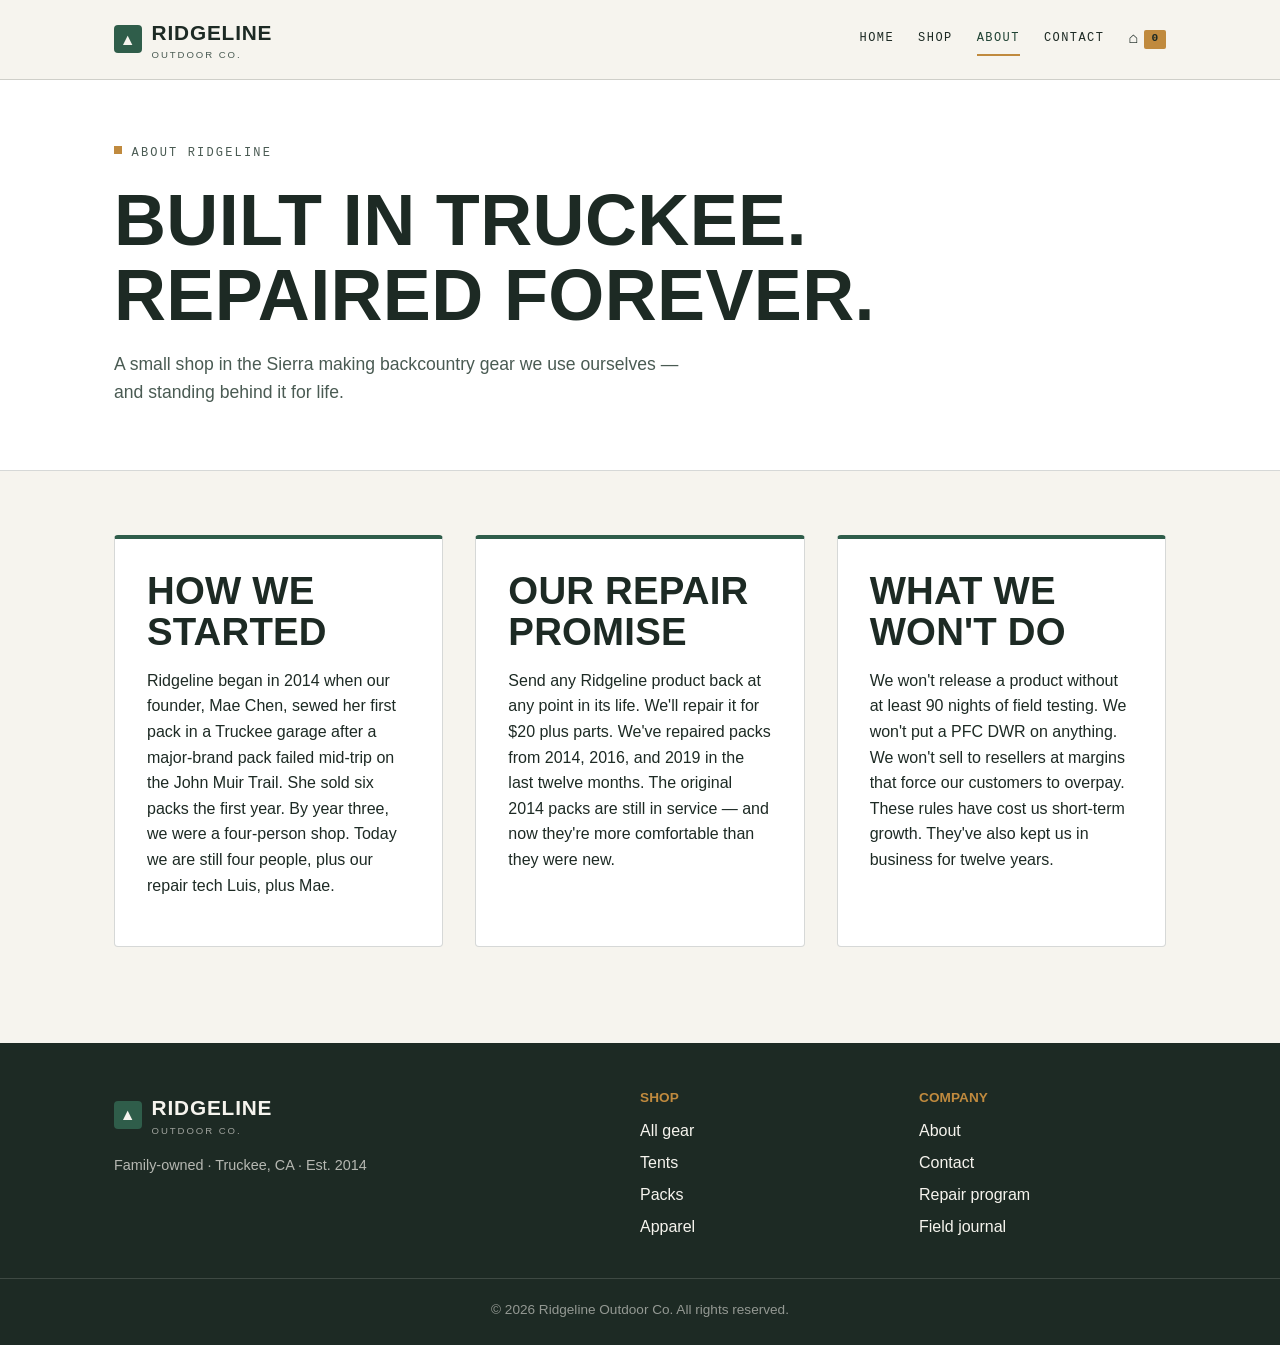
==== about.html @ eb793ab9 "Initial commit: Ridgeline Outdoor Co. (Touchstone 5 client site)" ====
<!DOCTYPE html>
<html lang="en">
<head>
    <meta charset="UTF-8">
    <meta name="viewport" content="width=device-width, initial-scale=1.0">
    <title>About · Ridgeline Outdoor Co.</title>
    <link rel="stylesheet" href="styles.css">
</head>
<body>
    <a class="skip-link" href="#main">Skip to main content</a>

    <header class="site-header" role="banner">
        <div class="container header-inner">
            <a class="brand" href="index.html" aria-label="Ridgeline Outdoor Co. home">
                <span class="brand-mark" aria-hidden="true">▲</span>
                <span class="brand-text">Ridgeline<span class="brand-sub">Outdoor Co.</span></span>
            </a>
            <button class="nav-toggle" id="nav-toggle" aria-label="Toggle navigation" aria-expanded="false" aria-controls="primary-nav">
                <span></span><span></span><span></span>
            </button>
            <nav class="primary-nav" id="primary-nav" aria-label="Primary">
                <a href="index.html" class="nav-link">Home</a>
                <a href="shop.html" class="nav-link">Shop</a>
                <a href="about.html" class="nav-link is-current">About</a>
                <a href="contact.html" class="nav-link">Contact</a>
                <a href="#cart" class="nav-cart" aria-label="Cart, 0 items">
                    <span class="cart-icon" aria-hidden="true">⌂</span>
                    <span class="cart-count" id="cart-count">0</span>
                </a>
            </nav>
        </div>
    </header>

    <main id="main">
        <section class="page-header">
            <div class="container">
                <p class="kicker">About Ridgeline</p>
                <h1>Built in Truckee. Repaired forever.</h1>
                <p class="page-lede">A small shop in the Sierra making backcountry gear we use ourselves — and standing behind it for life.</p>
            </div>
        </section>

        <section class="about">
            <div class="container about-grid">
                <div class="about-block">
                    <h2>How we started</h2>
                    <p>Ridgeline began in 2014 when our founder, Mae Chen, sewed her first pack in a Truckee garage after a major-brand pack failed mid-trip on the John Muir Trail. She sold six packs the first year. By year three, we were a four-person shop. Today we are still four people, plus our repair tech Luis, plus Mae.</p>
                </div>
                <div class="about-block">
                    <h2>Our repair promise</h2>
                    <p>Send any Ridgeline product back at any point in its life. We'll repair it for $20 plus parts. We've repaired packs from 2014, 2016, and 2019 in the last twelve months. The original 2014 packs are still in service — and now they're more comfortable than they were new.</p>
                </div>
                <div class="about-block">
                    <h2>What we won't do</h2>
                    <p>We won't release a product without at least 90 nights of field testing. We won't put a PFC DWR on anything. We won't sell to resellers at margins that force our customers to overpay. These rules have cost us short-term growth. They've also kept us in business for twelve years.</p>
                </div>
            </div>
        </section>
    </main>

    <footer class="site-footer" role="contentinfo">
        <div class="container footer-grid">
            <div>
                <p class="brand brand-footer"><span class="brand-mark" aria-hidden="true">▲</span><span class="brand-text">Ridgeline<span class="brand-sub">Outdoor Co.</span></span></p>
                <p class="footer-note">Family-owned · Truckee, CA · Est. 2014</p>
            </div>
            <nav aria-label="Footer">
                <h3>Shop</h3>
                <ul>
                    <li><a href="shop.html">All gear</a></li>
                    <li><a href="shop.html?category=tents">Tents</a></li>
                    <li><a href="shop.html?category=packs">Packs</a></li>
                    <li><a href="shop.html?category=apparel">Apparel</a></li>
                </ul>
            </nav>
            <nav aria-label="Company">
                <h3>Company</h3>
                <ul>
                    <li><a href="about.html">About</a></li>
                    <li><a href="contact.html">Contact</a></li>
                    <li><a href="#">Repair program</a></li>
                    <li><a href="#">Field journal</a></li>
                </ul>
            </nav>
        </div>
        <p class="footer-legal">© 2026 Ridgeline Outdoor Co. All rights reserved.</p>
    </footer>

    <script src="main.js" defer></script>
</body>
</html>
---- styles.css ----
/* Ridgeline Outdoor Co. — stylesheet */

:root {
    --bg: #f6f4ee;
    --paper: #ffffff;
    --ink: #1d2a24;
    --ink-soft: #4a5b53;
    --line: rgba(29, 42, 36, 0.18);
    --pine: #2f5d4a;
    --pine-dark: #1f4233;
    --amber: #c08a3e;
    --rust: #a4523a;
    --shadow: 0 8px 24px rgba(29, 42, 36, 0.08);
    --radius: 4px;
    --max: 1100px;
    --font-display: "Big Shoulders Display", "Arial Narrow", sans-serif;
    --font-body: "Instrument Sans", -apple-system, BlinkMacSystemFont, "Segoe UI", sans-serif;
    --font-mono: ui-monospace, "SF Mono", Menlo, monospace;
}

* { box-sizing: border-box; }

html { scroll-behavior: smooth; }

body {
    margin: 0;
    font-family: var(--font-body);
    color: var(--ink);
    background: var(--bg);
    line-height: 1.6;
    -webkit-font-smoothing: antialiased;
}

.container {
    max-width: var(--max);
    margin: 0 auto;
    padding: 0 1.5rem;
}

h1, h2, h3 {
    font-family: var(--font-display);
    font-weight: 800;
    line-height: 1.05;
    letter-spacing: 0.005em;
    text-transform: uppercase;
    margin: 0 0 1rem;
}

h1 { font-size: clamp(2.6rem, 6vw, 4.5rem); }
h2 { font-size: clamp(1.8rem, 3vw, 2.6rem); }
h3 { font-size: 1.2rem; }

p { margin: 0 0 1rem; }

a { color: var(--pine); text-decoration: underline; text-underline-offset: 3px; }
a:hover { color: var(--pine-dark); }

.skip-link {
    position: absolute;
    top: -100px;
    left: 0;
    background: var(--ink);
    color: var(--bg);
    padding: 0.75rem 1rem;
    z-index: 999;
}
.skip-link:focus { top: 0; }

.visually-hidden {
    position: absolute;
    width: 1px; height: 1px;
    padding: 0; margin: -1px;
    overflow: hidden;
    clip: rect(0,0,0,0);
    border: 0;
}

/* Header */
.site-header {
    background: var(--bg);
    border-bottom: 1px solid var(--line);
    position: sticky;
    top: 0;
    z-index: 50;
}
.header-inner {
    display: flex;
    align-items: center;
    gap: 2rem;
    padding-top: 1rem;
    padding-bottom: 1rem;
}
.brand {
    display: inline-flex;
    align-items: center;
    gap: 0.6rem;
    text-decoration: none;
    color: var(--ink);
    font-family: var(--font-display);
    font-weight: 800;
    font-size: 1.3rem;
    text-transform: uppercase;
    letter-spacing: 0.04em;
}
.brand-mark {
    width: 28px; height: 28px;
    display: inline-grid; place-items: center;
    background: var(--pine);
    color: var(--bg);
    font-size: 1rem;
    border-radius: var(--radius);
}
.brand-sub {
    display: block;
    font-size: 0.6rem;
    font-weight: 500;
    color: var(--ink-soft);
    letter-spacing: 0.2em;
    margin-top: -2px;
}
.brand-text { display: flex; flex-direction: column; }

.primary-nav {
    margin-left: auto;
    display: flex;
    align-items: center;
    gap: 1.5rem;
}
.nav-link {
    text-decoration: none;
    color: var(--ink);
    font-family: var(--font-mono);
    font-size: 0.75rem;
    letter-spacing: 0.12em;
    text-transform: uppercase;
    padding: 0.4rem 0;
    border-bottom: 2px solid transparent;
}
.nav-link:hover { color: var(--pine); border-bottom-color: var(--pine); }
.nav-link.is-current { border-bottom-color: var(--amber); color: var(--pine-dark); }
.nav-cart {
    display: inline-flex; align-items: center; gap: 0.35rem;
    text-decoration: none;
    color: var(--ink);
    font-family: var(--font-mono);
    font-size: 0.8rem;
}
.cart-icon { font-size: 1rem; }
.cart-count {
    background: var(--amber);
    color: var(--ink);
    padding: 0.05rem 0.4rem;
    border-radius: 2px;
    font-weight: 600;
    font-size: 0.7rem;
    min-width: 1.4rem; text-align: center;
}

.nav-toggle {
    display: none;
    background: none;
    border: 0;
    cursor: pointer;
    padding: 0.5rem;
    flex-direction: column;
    gap: 4px;
}
.nav-toggle span {
    display: block; width: 22px; height: 2px;
    background: var(--ink);
}

/* Hero */
.hero {
    padding: 4rem 0 5rem;
    background:
        linear-gradient(180deg, var(--bg) 0%, var(--paper) 100%);
    border-bottom: 1px solid var(--line);
}
.hero-grid {
    display: grid;
    grid-template-columns: minmax(0, 1fr) 320px;
    gap: 3rem;
    align-items: center;
}
.kicker {
    font-family: var(--font-mono);
    font-size: 0.75rem;
    letter-spacing: 0.18em;
    text-transform: uppercase;
    color: var(--ink-soft);
    margin-bottom: 1.25rem;
}
.kicker::before {
    content: '';
    display: inline-block;
    width: 8px; height: 8px;
    background: var(--amber);
    margin-right: 0.6rem;
    vertical-align: 2px;
}
.hero-lede {
    font-size: 1.15rem;
    color: var(--ink-soft);
    max-width: 50ch;
    margin-bottom: 2rem;
}
.accent { color: var(--pine); }
.hero-actions {
    display: flex; gap: 0.8rem; flex-wrap: wrap;
}
.hero-card {
    background: var(--ink);
    color: var(--bg);
    padding: 2rem 1.75rem;
    border-radius: var(--radius);
    box-shadow: var(--shadow);
}
.card-eyebrow {
    font-family: var(--font-mono);
    font-size: 0.7rem;
    letter-spacing: 0.18em;
    text-transform: uppercase;
    color: var(--amber);
    margin-bottom: 1rem;
}
.card-stat { font-family: var(--font-display); font-size: 2.6rem; line-height: 1; margin-bottom: 0.5rem; }
.stat-num { color: var(--amber); }
.card-detail { font-size: 0.95rem; color: rgba(246, 244, 238, 0.78); }

/* Buttons */
.btn {
    display: inline-flex; align-items: center;
    padding: 0.85rem 1.4rem;
    font-family: var(--font-mono);
    font-size: 0.8rem;
    letter-spacing: 0.12em;
    text-transform: uppercase;
    text-decoration: none;
    border: 1.5px solid var(--ink);
    border-radius: var(--radius);
    cursor: pointer;
    transition: background 0.15s, color 0.15s;
}
.btn-primary {
    background: var(--pine);
    color: var(--bg);
    border-color: var(--pine);
}
.btn-primary:hover { background: var(--pine-dark); border-color: var(--pine-dark); color: var(--bg); }
.btn-ghost { background: transparent; color: var(--ink); }
.btn-ghost:hover { background: var(--ink); color: var(--bg); }

/* Section base */
section { padding: 4rem 0; }
.section-title { max-width: 22ch; margin-bottom: 2rem; }

/* Features */
.features { background: var(--paper); border-bottom: 1px solid var(--line); }
.feature-grid {
    list-style: none;
    padding: 0; margin: 0;
    display: grid;
    grid-template-columns: repeat(auto-fit, minmax(260px, 1fr));
    gap: 1.5rem;
}
.feature {
    background: var(--bg);
    padding: 2rem 1.5rem;
    border: 1px solid var(--line);
    border-left: 4px solid var(--pine);
    border-radius: var(--radius);
}
.feature-icon {
    display: inline-grid; place-items: center;
    width: 40px; height: 40px;
    background: var(--pine);
    color: var(--bg);
    font-size: 1.2rem;
    margin-bottom: 1rem;
}
.feature h3 { margin-bottom: 0.6rem; }

/* Product grid */
.featured { background: var(--bg); }
.product-grid {
    display: grid;
    grid-template-columns: repeat(auto-fill, minmax(260px, 1fr));
    gap: 1.25rem;
}
.product {
    background: var(--paper);
    border: 1px solid var(--line);
    border-radius: var(--radius);
    overflow: hidden;
    display: flex; flex-direction: column;
    transition: transform 0.15s, box-shadow 0.15s;
}
.product:hover { transform: translateY(-2px); box-shadow: var(--shadow); }
.product-art {
    background: var(--pine);
    color: var(--bg);
    aspect-ratio: 4/3;
    display: grid; place-items: center;
    font-family: var(--font-display);
    font-size: 3rem;
    letter-spacing: 0.05em;
}
.product-art[data-cat="tents"] { background: var(--pine); }
.product-art[data-cat="packs"] { background: var(--rust); }
.product-art[data-cat="apparel"] { background: var(--amber); color: var(--ink); }
.product-body { padding: 1rem 1.1rem 1.2rem; display: flex; flex-direction: column; gap: 0.4rem; }
.product-cat {
    font-family: var(--font-mono);
    font-size: 0.65rem;
    letter-spacing: 0.16em;
    text-transform: uppercase;
    color: var(--ink-soft);
}
.product-title { font-family: var(--font-display); font-size: 1.3rem; text-transform: uppercase; margin: 0; }
.product-meta { display: flex; justify-content: space-between; font-family: var(--font-mono); font-size: 0.78rem; color: var(--ink-soft); }
.product-price { font-weight: 600; color: var(--ink); }
.product-cta {
    margin-top: 0.6rem;
    align-self: flex-start;
    background: var(--ink);
    color: var(--bg);
    border: 0;
    padding: 0.55rem 0.9rem;
    font-family: var(--font-mono);
    font-size: 0.7rem;
    letter-spacing: 0.12em;
    text-transform: uppercase;
    border-radius: var(--radius);
    cursor: pointer;
}
.product-cta:hover { background: var(--pine); }

/* Newsletter */
.newsletter {
    background: var(--ink);
    color: var(--bg);
}
.newsletter-inner {
    display: grid;
    grid-template-columns: 1fr 1fr;
    gap: 2.5rem;
    align-items: center;
}
.newsletter h2 { color: var(--bg); }
.newsletter p { color: rgba(246, 244, 238, 0.78); }
.newsletter-form {
    display: flex; flex-wrap: wrap; gap: 0.6rem;
    background: var(--paper);
    padding: 0.5rem;
    border-radius: var(--radius);
    align-items: center;
}
.newsletter-form input {
    flex: 1; min-width: 180px;
    border: 1px solid var(--line);
    background: var(--paper);
    padding: 0.85rem 1rem;
    font-family: var(--font-body);
    font-size: 1rem;
    color: var(--ink);
    border-radius: var(--radius);
}
.newsletter-form input:focus-visible {
    outline: 2px solid var(--amber);
    outline-offset: 2px;
}
.form-help { font-size: 0.85rem; color: var(--rust); margin: 0.4rem 0 0; min-height: 1.2em; }
.form-status { margin-top: 1rem; font-size: 0.95rem; }

/* Page header */
.page-header {
    padding: 4rem 0 3rem;
    background: var(--paper);
    border-bottom: 1px solid var(--line);
}
.page-lede { color: var(--ink-soft); font-size: 1.1rem; max-width: 60ch; }

/* Shop */
.shop { padding: 3rem 0 5rem; }
.shop-grid {
    display: grid;
    grid-template-columns: 240px minmax(0, 1fr);
    gap: 2rem;
    align-items: start;
}
.filters {
    background: var(--paper);
    border: 1px solid var(--line);
    border-radius: var(--radius);
    padding: 1.25rem;
    position: sticky;
    top: 90px;
}
.filters h2 { font-size: 1rem; margin-bottom: 1rem; }
.filter-group {
    border: 0; padding: 0; margin: 0 0 1.25rem;
}
.filter-group legend {
    font-family: var(--font-mono);
    font-size: 0.7rem;
    letter-spacing: 0.16em;
    text-transform: uppercase;
    color: var(--ink-soft);
    margin-bottom: 0.5rem;
}
.filter-group label {
    display: flex; align-items: center; gap: 0.5rem;
    padding: 0.35rem 0;
    font-size: 0.95rem;
    cursor: pointer;
}
.filter-group input[type="range"] {
    width: 100%;
    accent-color: var(--pine);
}
#weight-max-out {
    display: inline-block;
    margin-top: 0.4rem;
    font-family: var(--font-mono);
    font-size: 0.85rem;
    color: var(--ink-soft);
}
.result-count {
    font-family: var(--font-mono);
    font-size: 0.78rem;
    color: var(--ink-soft);
    margin: 1rem 0 0;
    padding-top: 1rem;
    border-top: 1px solid var(--line);
}

/* About */
.about { padding: 4rem 0 6rem; }
.about-grid {
    display: grid;
    grid-template-columns: repeat(auto-fit, minmax(280px, 1fr));
    gap: 2rem;
}
.about-block {
    background: var(--paper);
    padding: 2rem;
    border: 1px solid var(--line);
    border-top: 4px solid var(--pine);
    border-radius: var(--radius);
}

/* Contact */
.contact { padding: 4rem 0 6rem; }
.contact-grid {
    display: grid;
    grid-template-columns: 280px minmax(0, 1fr);
    gap: 2.5rem;
    align-items: start;
}
.contact-info {
    background: var(--paper);
    padding: 1.75rem;
    border: 1px solid var(--line);
    border-radius: var(--radius);
}
.contact-info h2 { font-size: 1.1rem; margin-bottom: 1rem; }
.contact-list { margin: 0; }
.contact-list > div { margin-bottom: 1rem; }
.contact-list dt {
    font-family: var(--font-mono);
    font-size: 0.7rem;
    letter-spacing: 0.14em;
    text-transform: uppercase;
    color: var(--ink-soft);
}
.contact-list dd { margin: 0.2rem 0 0; font-size: 0.95rem; }

.contact-form {
    background: var(--paper);
    padding: 2rem;
    border: 1px solid var(--line);
    border-radius: var(--radius);
    display: flex; flex-direction: column; gap: 1.25rem;
}
.form-row { display: flex; flex-direction: column; gap: 0.4rem; }
.form-row label {
    font-family: var(--font-mono);
    font-size: 0.72rem;
    letter-spacing: 0.14em;
    text-transform: uppercase;
    color: var(--ink-soft);
}
.form-row input,
.form-row select,
.form-row textarea {
    border: 1px solid var(--line);
    background: var(--bg);
    padding: 0.7rem 0.85rem;
    font-family: var(--font-body);
    font-size: 1rem;
    color: var(--ink);
    border-radius: var(--radius);
}
.form-row input:focus-visible,
.form-row select:focus-visible,
.form-row textarea:focus-visible {
    outline: 2px solid var(--amber);
    outline-offset: 2px;
}
.form-row.is-invalid input,
.form-row.is-invalid select,
.form-row.is-invalid textarea {
    border-color: var(--rust);
}
.char-count {
    font-family: var(--font-mono);
    font-size: 0.75rem;
    color: var(--ink-soft);
    margin: 0;
    text-align: right;
}

/* Footer */
.site-footer {
    background: var(--ink);
    color: var(--bg);
    padding: 3rem 0 1.5rem;
}
.footer-grid {
    display: grid;
    grid-template-columns: 2fr 1fr 1fr;
    gap: 2rem;
    margin-bottom: 2rem;
}
.site-footer h3 {
    color: var(--amber);
    font-size: 0.85rem;
    margin-bottom: 0.8rem;
}
.site-footer ul { list-style: none; padding: 0; margin: 0; }
.site-footer li { margin-bottom: 0.4rem; }
.site-footer a { color: var(--bg); text-decoration: none; }
.site-footer a:hover { color: var(--amber); }
.brand-footer .brand-text { color: var(--bg); }
.brand-footer .brand-sub { color: rgba(246, 244, 238, 0.6); }
.footer-note { color: rgba(246, 244, 238, 0.7); font-size: 0.9rem; }
.footer-legal {
    border-top: 1px solid rgba(246, 244, 238, 0.15);
    padding-top: 1.25rem;
    margin: 0;
    color: rgba(246, 244, 238, 0.55);
    font-size: 0.85rem;
    text-align: center;
}

/* Responsive */
@media (max-width: 860px) {
    .primary-nav {
        display: none;
        position: absolute;
        top: 100%; left: 0; right: 0;
        background: var(--bg);
        flex-direction: column;
        align-items: stretch;
        gap: 0;
        padding: 0.5rem 1rem 1rem;
        border-bottom: 1px solid var(--line);
    }
    .primary-nav.is-open { display: flex; }
    .primary-nav .nav-link { padding: 0.8rem 0; border-bottom: 1px solid var(--line); }
    .nav-toggle { display: flex; margin-left: auto; }
    .hero-grid { grid-template-columns: 1fr; }
    .newsletter-inner { grid-template-columns: 1fr; }
    .shop-grid { grid-template-columns: 1fr; }
    .filters { position: static; }
    .contact-grid { grid-template-columns: 1fr; }
    .footer-grid { grid-template-columns: 1fr; }
}
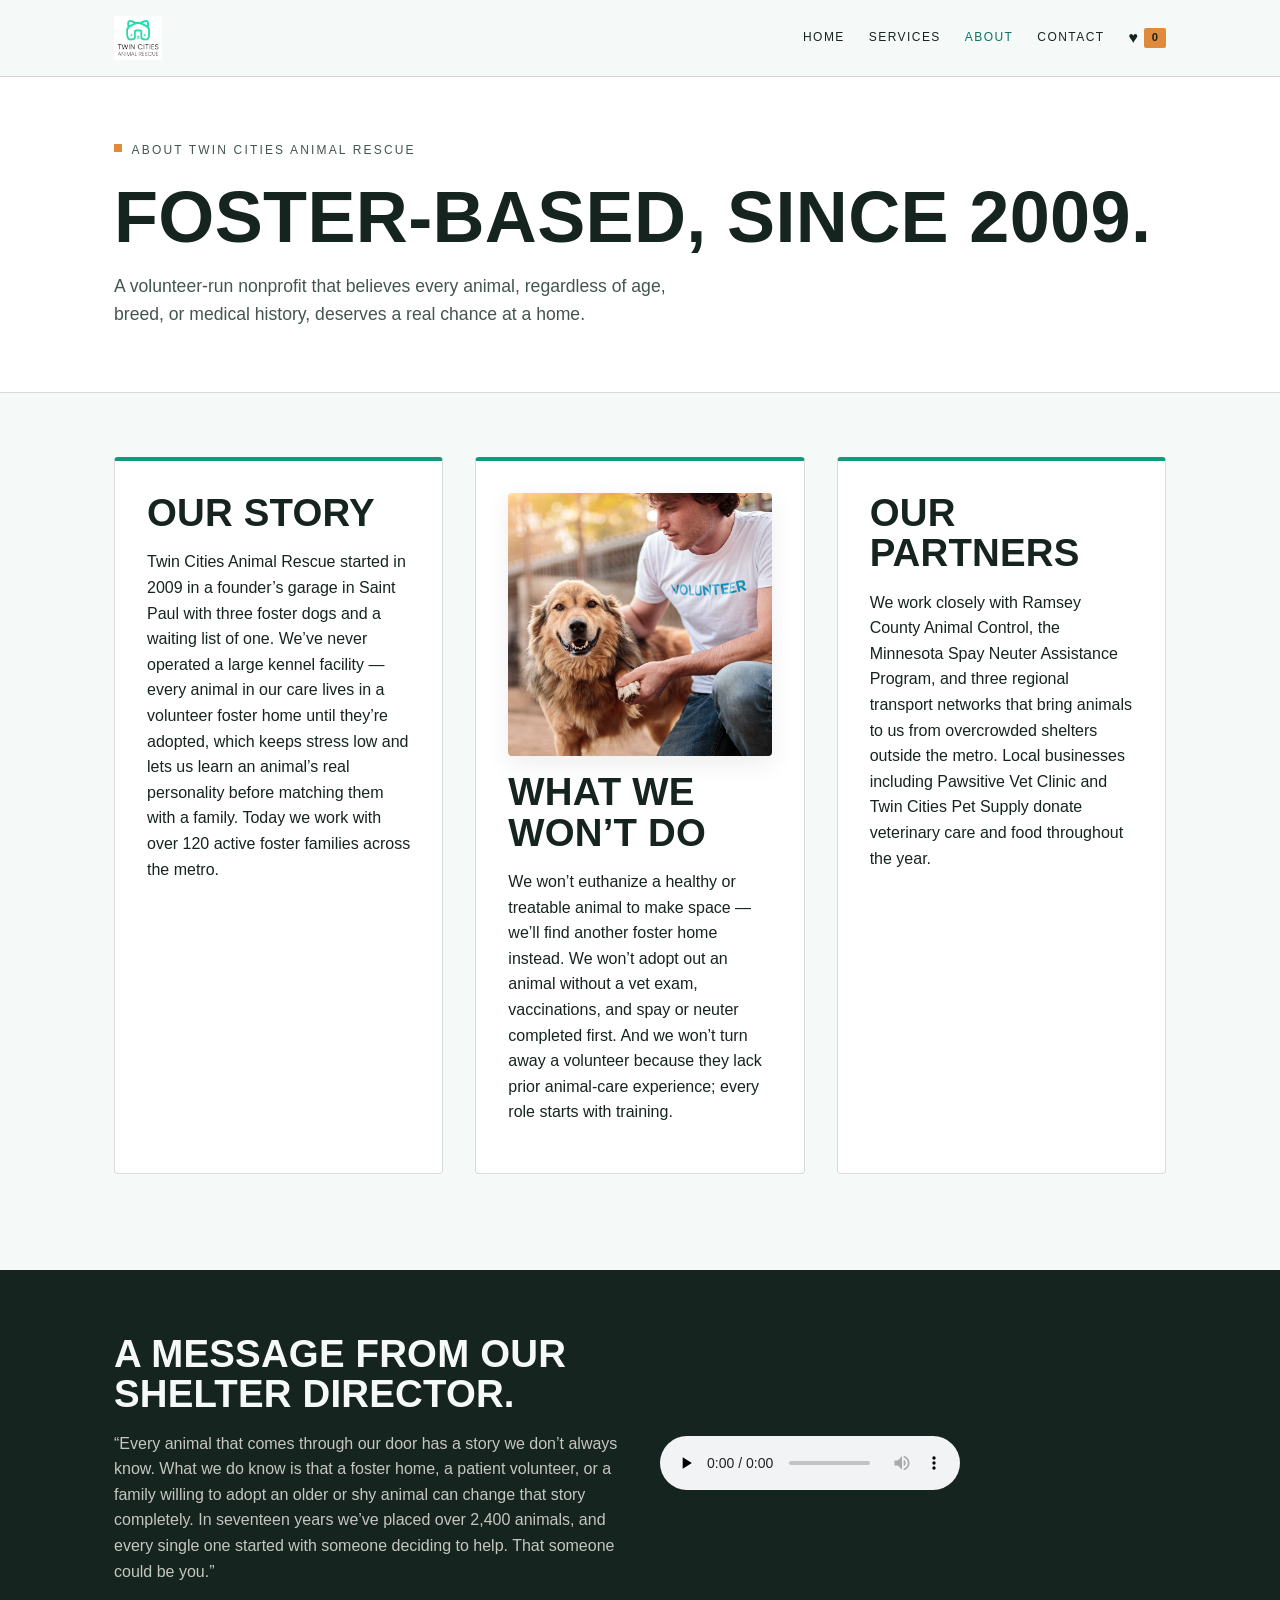
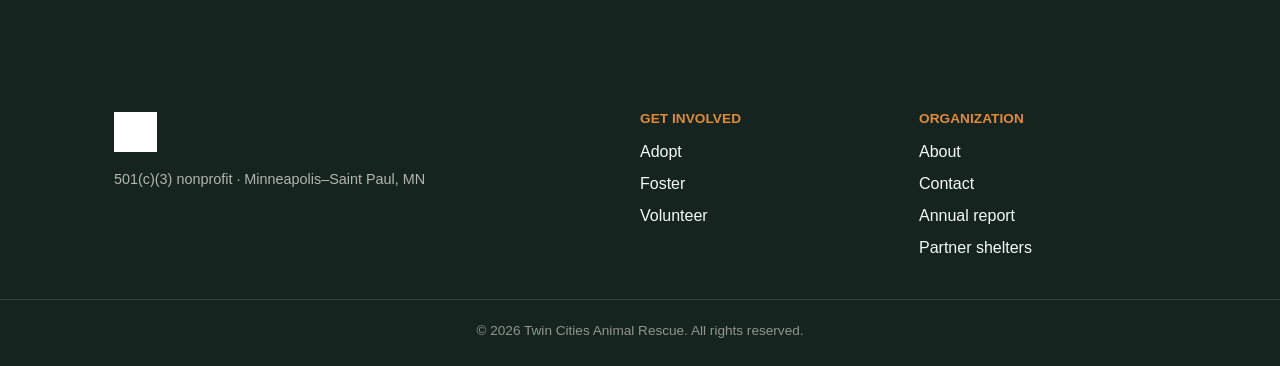
==== commit a7aa8531: "Rebuild site for correct required client: Twin Cities Animal Rescue (was mismatched to a fictional o" ====
--- a/about.html
+++ b/about.html
@@ -3,7 +3,7 @@
 <head>
     <meta charset="UTF-8">
     <meta name="viewport" content="width=device-width, initial-scale=1.0">
-    <title>About · Ridgeline Outdoor Co.</title>
+    <title>About · Twin Cities Animal Rescue</title>
     <link rel="stylesheet" href="styles.css">
 </head>
 <body>
@@ -11,20 +11,19 @@
 
     <header class="site-header" role="banner">
         <div class="container header-inner">
-            <a class="brand" href="index.html" aria-label="Ridgeline Outdoor Co. home">
-                <span class="brand-mark" aria-hidden="true">▲</span>
-                <span class="brand-text">Ridgeline<span class="brand-sub">Outdoor Co.</span></span>
+            <a class="brand" href="index.html" aria-label="Twin Cities Animal Rescue home">
+                <img class="brand-logo" src="assets/rescue-logo.png" alt="Twin Cities Animal Rescue logo">
             </a>
             <button class="nav-toggle" id="nav-toggle" aria-label="Toggle navigation" aria-expanded="false" aria-controls="primary-nav">
                 <span></span><span></span><span></span>
             </button>
             <nav class="primary-nav" id="primary-nav" aria-label="Primary">
                 <a href="index.html" class="nav-link">Home</a>
-                <a href="shop.html" class="nav-link">Shop</a>
+                <a href="services.html" class="nav-link">Services</a>
                 <a href="about.html" class="nav-link is-current">About</a>
                 <a href="contact.html" class="nav-link">Contact</a>
-                <a href="#cart" class="nav-cart" aria-label="Cart, 0 items">
-                    <span class="cart-icon" aria-hidden="true">⌂</span>
+                <a href="#interest" class="nav-cart" aria-label="Saved interests, 0 items">
+                    <span class="cart-icon" aria-hidden="true">♥</span>
                     <span class="cart-count" id="cart-count">0</span>
                 </a>
             </nav>
@@ -34,25 +33,41 @@
     <main id="main">
         <section class="page-header">
             <div class="container">
-                <p class="kicker">About Ridgeline</p>
-                <h1>Built in Truckee. Repaired forever.</h1>
-                <p class="page-lede">A small shop in the Sierra making backcountry gear we use ourselves — and standing behind it for life.</p>
+                <p class="kicker">About Twin Cities Animal Rescue</p>
+                <h1>Foster-based, since 2009.</h1>
+                <p class="page-lede">A volunteer-run nonprofit that believes every animal, regardless of age, breed, or medical history, deserves a real chance at a home.</p>
             </div>
         </section>
 
         <section class="about">
             <div class="container about-grid">
                 <div class="about-block">
-                    <h2>How we started</h2>
-                    <p>Ridgeline began in 2014 when our founder, Mae Chen, sewed her first pack in a Truckee garage after a major-brand pack failed mid-trip on the John Muir Trail. She sold six packs the first year. By year three, we were a four-person shop. Today we are still four people, plus our repair tech Luis, plus Mae.</p>
+                    <h2>Our story</h2>
+                    <p>Twin Cities Animal Rescue started in 2009 in a founder&#8217;s garage in Saint Paul with three foster dogs and a waiting list of one. We&#8217;ve never operated a large kennel facility &#8212; every animal in our care lives in a volunteer foster home until they&#8217;re adopted, which keeps stress low and lets us learn an animal&#8217;s real personality before matching them with a family. Today we work with over 120 active foster families across the metro.</p>
                 </div>
                 <div class="about-block">
-                    <h2>Our repair promise</h2>
-                    <p>Send any Ridgeline product back at any point in its life. We'll repair it for $20 plus parts. We've repaired packs from 2014, 2016, and 2019 in the last twelve months. The original 2014 packs are still in service — and now they're more comfortable than they were new.</p>
+                    <img class="about-photo" src="assets/rescue-volunteer.png" alt="A volunteer wearing a shirt that reads VOLUNTEER crouches to shake hands with a happy, smiling dog outdoors.">
+                    <h2>What we won&#8217;t do</h2>
+                    <p>We won&#8217;t euthanize a healthy or treatable animal to make space &#8212; we&#8217;ll find another foster home instead. We won&#8217;t adopt out an animal without a vet exam, vaccinations, and spay or neuter completed first. And we won&#8217;t turn away a volunteer because they lack prior animal-care experience; every role starts with training.</p>
                 </div>
                 <div class="about-block">
-                    <h2>What we won't do</h2>
-                    <p>We won't release a product without at least 90 nights of field testing. We won't put a PFC DWR on anything. We won't sell to resellers at margins that force our customers to overpay. These rules have cost us short-term growth. They've also kept us in business for twelve years.</p>
+                    <h2>Our partners</h2>
+                    <p>We work closely with Ramsey County Animal Control, the Minnesota Spay Neuter Assistance Program, and three regional transport networks that bring animals to us from overcrowded shelters outside the metro. Local businesses including Pawsitive Vet Clinic and Twin Cities Pet Supply donate veterinary care and food throughout the year.</p>
+                </div>
+            </div>
+        </section>
+
+        <section class="newsletter" aria-labelledby="message-heading">
+            <div class="container newsletter-inner">
+                <div>
+                    <h2 id="message-heading">A message from our shelter director.</h2>
+                    <p>&#8220;Every animal that comes through our door has a story we don&#8217;t always know. What we do know is that a foster home, a patient volunteer, or a family willing to adopt an older or shy animal can change that story completely. In seventeen years we&#8217;ve placed over 2,400 animals, and every single one started with someone deciding to help. That someone could be you.&#8221;</p>
+                </div>
+                <div>
+                    <audio controls preload="none" src="assets/rescue-message.mp3">
+                        Your browser does not support the audio element.
+                        <a href="assets/rescue-message.mp3">Download the audio message</a> instead.
+                    </audio>
                 </div>
             </div>
         </section>
@@ -61,29 +76,28 @@
     <footer class="site-footer" role="contentinfo">
         <div class="container footer-grid">
             <div>
-                <p class="brand brand-footer"><span class="brand-mark" aria-hidden="true">▲</span><span class="brand-text">Ridgeline<span class="brand-sub">Outdoor Co.</span></span></p>
-                <p class="footer-note">Family-owned · Truckee, CA · Est. 2014</p>
+                <p class="brand brand-footer"><img class="brand-logo brand-logo-footer" src="assets/rescue-logo.png" alt="Twin Cities Animal Rescue logo"></p>
+                <p class="footer-note">501(c)(3) nonprofit · Minneapolis&#8211;Saint Paul, MN</p>
             </div>
             <nav aria-label="Footer">
-                <h3>Shop</h3>
+                <h3>Get Involved</h3>
                 <ul>
-                    <li><a href="shop.html">All gear</a></li>
-                    <li><a href="shop.html?category=tents">Tents</a></li>
-                    <li><a href="shop.html?category=packs">Packs</a></li>
-                    <li><a href="shop.html?category=apparel">Apparel</a></li>
+                    <li><a href="services.html">Adopt</a></li>
+                    <li><a href="services.html#foster">Foster</a></li>
+                    <li><a href="services.html#volunteer">Volunteer</a></li>
                 </ul>
             </nav>
             <nav aria-label="Company">
-                <h3>Company</h3>
+                <h3>Organization</h3>
                 <ul>
                     <li><a href="about.html">About</a></li>
                     <li><a href="contact.html">Contact</a></li>
-                    <li><a href="#">Repair program</a></li>
-                    <li><a href="#">Field journal</a></li>
+                    <li><a href="#">Annual report</a></li>
+                    <li><a href="#">Partner shelters</a></li>
                 </ul>
             </nav>
         </div>
-        <p class="footer-legal">© 2026 Ridgeline Outdoor Co. All rights reserved.</p>
+        <p class="footer-legal">&copy; 2026 Twin Cities Animal Rescue. All rights reserved.</p>
     </footer>
 
     <script src="main.js" defer></script>
--- a/styles.css
+++ b/styles.css
@@ -1,21 +1,21 @@
-/* Ridgeline Outdoor Co. — stylesheet */
+/* Twin Cities Animal Rescue — stylesheet */
 
 :root {
-    --bg: #f6f4ee;
+    --bg: #f5faf8;
     --paper: #ffffff;
-    --ink: #1d2a24;
-    --ink-soft: #4a5b53;
-    --line: rgba(29, 42, 36, 0.18);
-    --pine: #2f5d4a;
-    --pine-dark: #1f4233;
-    --amber: #c08a3e;
-    --rust: #a4523a;
-    --shadow: 0 8px 24px rgba(29, 42, 36, 0.08);
+    --ink: #16241f;
+    --ink-soft: #43554e;
+    --line: rgba(22, 36, 31, 0.16);
+    --pine: #0f9a7c;
+    --pine-dark: #0b7360;
+    --amber: #e08b3c;
+    --rust: #e08b3c;
+    --error: #9c4212;
+    --shadow: 0 8px 24px rgba(22, 36, 31, 0.08);
     --radius: 4px;
     --max: 1100px;
     --font-display: "Big Shoulders Display", "Arial Narrow", sans-serif;
     --font-body: "Instrument Sans", -apple-system, BlinkMacSystemFont, "Segoe UI", sans-serif;
-    --font-mono: ui-monospace, "SF Mono", Menlo, monospace;
 }
 
 * { box-sizing: border-box; }
@@ -46,7 +46,7 @@
     margin: 0 0 1rem;
 }
 
-h1 { font-size: clamp(2.6rem, 6vw, 4.5rem); }
+h1 { font-size: clamp(2rem, 9vw, 4.5rem); overflow-wrap: break-word; }
 h2 { font-size: clamp(1.8rem, 3vw, 2.6rem); }
 h3 { font-size: 1.2rem; }
 
@@ -119,17 +119,26 @@
     margin-top: -2px;
 }
 .brand-text { display: flex; flex-direction: column; }
+.brand-logo { height: 44px; width: auto; display: block; }
+.brand-logo-footer { height: 40px; filter: brightness(0) invert(1); }
 
 .primary-nav {
-    margin-left: auto;
-    display: flex;
-    align-items: center;
-    gap: 1.5rem;
-}
+    display: none;
+    position: absolute;
+    top: 100%; left: 0; right: 0;
+    background: var(--bg);
+    flex-direction: column;
+    align-items: stretch;
+    gap: 0;
+    padding: 0.5rem 1rem 1rem;
+    border-bottom: 1px solid var(--line);
+}
+.primary-nav.is-open { display: flex; }
+.primary-nav .nav-link { padding: 0.8rem 0; border-bottom: 1px solid var(--line); }
 .nav-link {
     text-decoration: none;
     color: var(--ink);
-    font-family: var(--font-mono);
+    font-family: var(--font-body);
     font-size: 0.75rem;
     letter-spacing: 0.12em;
     text-transform: uppercase;
@@ -142,7 +151,7 @@
     display: inline-flex; align-items: center; gap: 0.35rem;
     text-decoration: none;
     color: var(--ink);
-    font-family: var(--font-mono);
+    font-family: var(--font-body);
     font-size: 0.8rem;
 }
 .cart-icon { font-size: 1rem; }
@@ -157,7 +166,8 @@
 }
 
 .nav-toggle {
-    display: none;
+    display: flex;
+    margin-left: auto;
     background: none;
     border: 0;
     cursor: pointer;
@@ -179,12 +189,13 @@
 }
 .hero-grid {
     display: grid;
-    grid-template-columns: minmax(0, 1fr) 320px;
+    grid-template-columns: minmax(0, 1fr);
     gap: 3rem;
     align-items: center;
 }
+.hero-grid > * { min-width: 0; }
 .kicker {
-    font-family: var(--font-mono);
+    font-family: var(--font-body);
     font-size: 0.75rem;
     letter-spacing: 0.18em;
     text-transform: uppercase;
@@ -217,7 +228,7 @@
     box-shadow: var(--shadow);
 }
 .card-eyebrow {
-    font-family: var(--font-mono);
+    font-family: var(--font-body);
     font-size: 0.7rem;
     letter-spacing: 0.18em;
     text-transform: uppercase;
@@ -232,7 +243,7 @@
 .btn {
     display: inline-flex; align-items: center;
     padding: 0.85rem 1.4rem;
-    font-family: var(--font-mono);
+    font-family: var(--font-body);
     font-size: 0.8rem;
     letter-spacing: 0.12em;
     text-transform: uppercase;
@@ -306,19 +317,19 @@
     font-size: 3rem;
     letter-spacing: 0.05em;
 }
-.product-art[data-cat="tents"] { background: var(--pine); }
-.product-art[data-cat="packs"] { background: var(--rust); }
-.product-art[data-cat="apparel"] { background: var(--amber); color: var(--ink); }
+.product-art[data-cat="dogs"] { background: var(--pine); }
+.product-art[data-cat="cats"] { background: var(--pine-dark); }
+.product-art[data-cat="small"] { background: var(--amber); color: var(--ink); }
 .product-body { padding: 1rem 1.1rem 1.2rem; display: flex; flex-direction: column; gap: 0.4rem; }
 .product-cat {
-    font-family: var(--font-mono);
+    font-family: var(--font-body);
     font-size: 0.65rem;
     letter-spacing: 0.16em;
     text-transform: uppercase;
     color: var(--ink-soft);
 }
 .product-title { font-family: var(--font-display); font-size: 1.3rem; text-transform: uppercase; margin: 0; }
-.product-meta { display: flex; justify-content: space-between; font-family: var(--font-mono); font-size: 0.78rem; color: var(--ink-soft); }
+.product-meta { display: flex; justify-content: space-between; font-family: var(--font-body); font-size: 0.78rem; color: var(--ink-soft); }
 .product-price { font-weight: 600; color: var(--ink); }
 .product-cta {
     margin-top: 0.6rem;
@@ -327,7 +338,7 @@
     color: var(--bg);
     border: 0;
     padding: 0.55rem 0.9rem;
-    font-family: var(--font-mono);
+    font-family: var(--font-body);
     font-size: 0.7rem;
     letter-spacing: 0.12em;
     text-transform: uppercase;
@@ -335,6 +346,51 @@
     cursor: pointer;
 }
 .product-cta:hover { background: var(--pine); }
+
+/* Spotlight (figure + audio message) */
+.spotlight { padding: 3rem 0 5rem; }
+.spotlight-grid {
+    display: grid;
+    grid-template-columns: minmax(0, 1fr);
+    gap: 2.5rem;
+    align-items: start;
+}
+.spotlight-grid > * { min-width: 0; }
+.spotlight-figure { margin: 0; }
+.spotlight-figure picture, .spotlight-figure img {
+    display: block;
+    width: 100%;
+    height: auto;
+    border-radius: var(--radius);
+    box-shadow: var(--shadow);
+}
+.spotlight-figure figcaption {
+    margin-top: 0.75rem;
+    font-size: 0.9rem;
+    color: var(--ink-soft);
+    font-style: italic;
+}
+.spotlight-copy audio { width: 100%; margin: 1rem 0 0.5rem; }
+.audio-fallback { font-size: 0.85rem; color: var(--ink-soft); }
+.about-photo {
+    display: block;
+    width: 100%;
+    height: auto;
+    border-radius: var(--radius);
+    margin-bottom: 1rem;
+    box-shadow: var(--shadow);
+}
+.contact-fieldset { border: 0; padding: 0; margin: 0; min-width: 0; }
+.contact-fieldset legend {
+    font-family: var(--font-display);
+    font-weight: 800;
+    text-transform: uppercase;
+    font-size: 0.85rem;
+    letter-spacing: 0.06em;
+    color: var(--ink);
+    padding: 0;
+    margin-bottom: 1rem;
+}
 
 /* Newsletter */
 .newsletter {
@@ -343,10 +399,11 @@
 }
 .newsletter-inner {
     display: grid;
-    grid-template-columns: 1fr 1fr;
+    grid-template-columns: minmax(0, 1fr);
     gap: 2.5rem;
     align-items: center;
 }
+.newsletter-inner > * { min-width: 0; }
 .newsletter h2 { color: var(--bg); }
 .newsletter p { color: rgba(246, 244, 238, 0.78); }
 .newsletter-form {
@@ -370,7 +427,7 @@
     outline: 2px solid var(--amber);
     outline-offset: 2px;
 }
-.form-help { font-size: 0.85rem; color: var(--rust); margin: 0.4rem 0 0; min-height: 1.2em; }
+.form-help { font-size: 0.85rem; color: var(--error); margin: 0.4rem 0 0; min-height: 1.2em; }
 .form-status { margin-top: 1rem; font-size: 0.95rem; }
 
 /* Page header */
@@ -385,24 +442,24 @@
 .shop { padding: 3rem 0 5rem; }
 .shop-grid {
     display: grid;
-    grid-template-columns: 240px minmax(0, 1fr);
+    grid-template-columns: minmax(0, 1fr);
     gap: 2rem;
     align-items: start;
 }
+.shop-grid > * { min-width: 0; }
 .filters {
     background: var(--paper);
     border: 1px solid var(--line);
     border-radius: var(--radius);
     padding: 1.25rem;
-    position: sticky;
-    top: 90px;
+    position: static;
 }
 .filters h2 { font-size: 1rem; margin-bottom: 1rem; }
 .filter-group {
     border: 0; padding: 0; margin: 0 0 1.25rem;
 }
 .filter-group legend {
-    font-family: var(--font-mono);
+    font-family: var(--font-body);
     font-size: 0.7rem;
     letter-spacing: 0.16em;
     text-transform: uppercase;
@@ -422,12 +479,12 @@
 #weight-max-out {
     display: inline-block;
     margin-top: 0.4rem;
-    font-family: var(--font-mono);
+    font-family: var(--font-body);
     font-size: 0.85rem;
     color: var(--ink-soft);
 }
 .result-count {
-    font-family: var(--font-mono);
+    font-family: var(--font-body);
     font-size: 0.78rem;
     color: var(--ink-soft);
     margin: 1rem 0 0;
@@ -454,10 +511,11 @@
 .contact { padding: 4rem 0 6rem; }
 .contact-grid {
     display: grid;
-    grid-template-columns: 280px minmax(0, 1fr);
+    grid-template-columns: minmax(0, 1fr);
     gap: 2.5rem;
     align-items: start;
 }
+.contact-grid > * { min-width: 0; }
 .contact-info {
     background: var(--paper);
     padding: 1.75rem;
@@ -468,7 +526,7 @@
 .contact-list { margin: 0; }
 .contact-list > div { margin-bottom: 1rem; }
 .contact-list dt {
-    font-family: var(--font-mono);
+    font-family: var(--font-body);
     font-size: 0.7rem;
     letter-spacing: 0.14em;
     text-transform: uppercase;
@@ -485,7 +543,7 @@
 }
 .form-row { display: flex; flex-direction: column; gap: 0.4rem; }
 .form-row label {
-    font-family: var(--font-mono);
+    font-family: var(--font-body);
     font-size: 0.72rem;
     letter-spacing: 0.14em;
     text-transform: uppercase;
@@ -511,10 +569,10 @@
 .form-row.is-invalid input,
 .form-row.is-invalid select,
 .form-row.is-invalid textarea {
-    border-color: var(--rust);
+    border-color: var(--error);
 }
 .char-count {
-    font-family: var(--font-mono);
+    font-family: var(--font-body);
     font-size: 0.75rem;
     color: var(--ink-soft);
     margin: 0;
@@ -529,10 +587,11 @@
 }
 .footer-grid {
     display: grid;
-    grid-template-columns: 2fr 1fr 1fr;
+    grid-template-columns: minmax(0, 1fr);
     gap: 2rem;
     margin-bottom: 2rem;
 }
+.footer-grid > * { min-width: 0; }
 .site-footer h3 {
     color: var(--amber);
     font-size: 0.85rem;
@@ -554,26 +613,26 @@
     text-align: center;
 }
 
-/* Responsive */
-@media (max-width: 860px) {
+/* Responsive — mobile-first base styles above; this query layers on the desktop layout at 860px and up. */
+@media (min-width: 860px) {
     .primary-nav {
-        display: none;
-        position: absolute;
-        top: 100%; left: 0; right: 0;
-        background: var(--bg);
-        flex-direction: column;
-        align-items: stretch;
-        gap: 0;
-        padding: 0.5rem 1rem 1rem;
-        border-bottom: 1px solid var(--line);
+        display: flex;
+        position: static;
+        flex-direction: row;
+        align-items: center;
+        gap: 1.5rem;
+        margin-left: auto;
+        padding: 0;
+        border-bottom: 0;
+        background: none;
     }
-    .primary-nav.is-open { display: flex; }
-    .primary-nav .nav-link { padding: 0.8rem 0; border-bottom: 1px solid var(--line); }
-    .nav-toggle { display: flex; margin-left: auto; }
-    .hero-grid { grid-template-columns: 1fr; }
-    .newsletter-inner { grid-template-columns: 1fr; }
-    .shop-grid { grid-template-columns: 1fr; }
-    .filters { position: static; }
-    .contact-grid { grid-template-columns: 1fr; }
-    .footer-grid { grid-template-columns: 1fr; }
-}
+    .primary-nav .nav-link { padding: 0; border-bottom: 0; }
+    .nav-toggle { display: none; }
+    .hero-grid { grid-template-columns: minmax(0, 1fr) 320px; }
+    .spotlight-grid { grid-template-columns: minmax(0, 1fr) minmax(0, 1fr); }
+    .newsletter-inner { grid-template-columns: 1fr 1fr; }
+    .shop-grid { grid-template-columns: 240px minmax(0, 1fr); }
+    .filters { position: sticky; top: 90px; }
+    .contact-grid { grid-template-columns: 280px minmax(0, 1fr); }
+    .footer-grid { grid-template-columns: 2fr 1fr 1fr; }
+}
